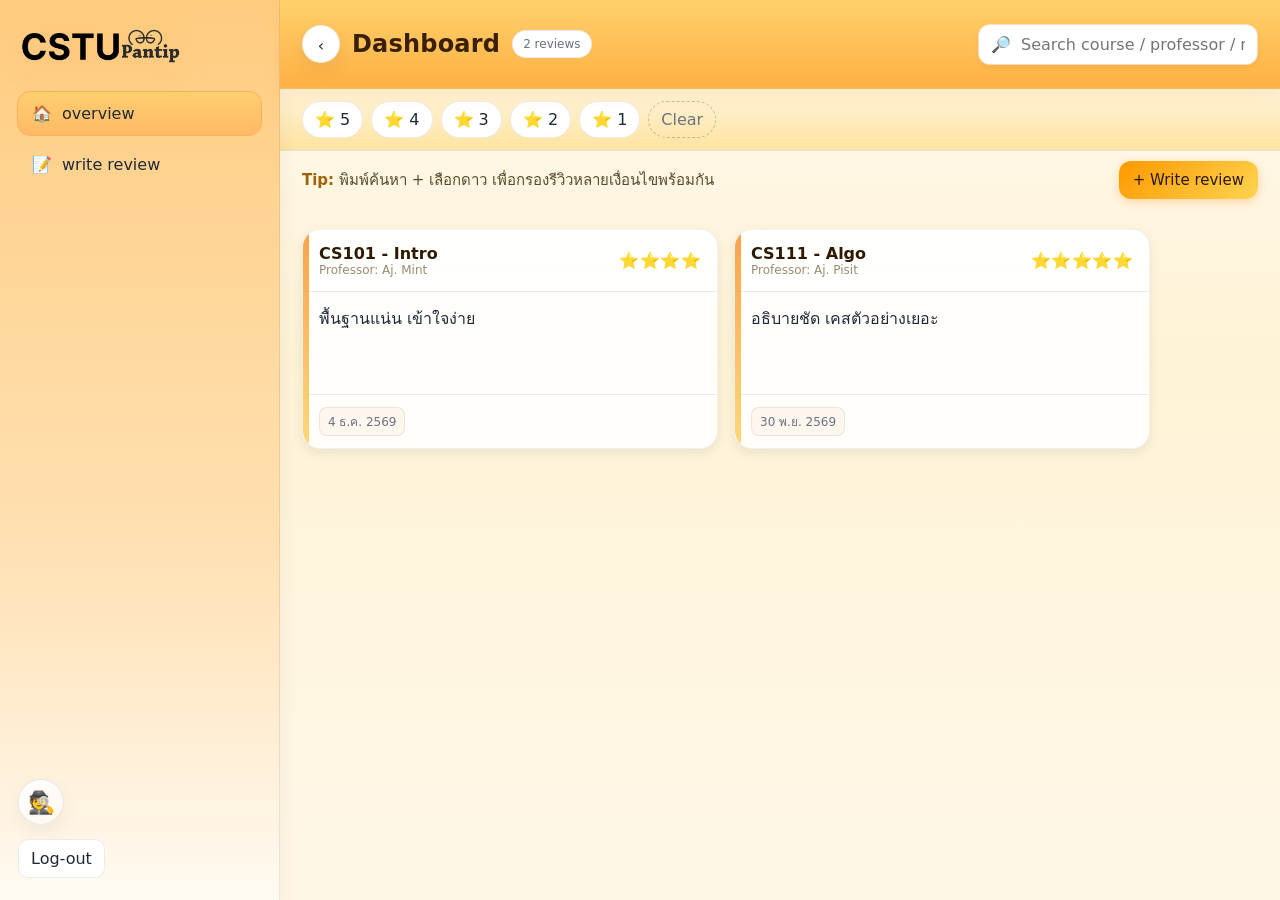
==== Info/Front-End/dashboard.html @ 71c266b5 "first commit" ====
<!DOCTYPE html>
<html lang="th">
<head>
  <meta charset="utf-8" />
  <meta name="viewport" content="width=device-width, initial-scale=1" />
  <title>CSTU Pantip — Dashboard</title>
  <link rel="stylesheet" href="dashboard-style.css" />
</head>
<body class="page">
  <!-- Sidebar (light orange/yellow) -->
  <aside class="sidebar sidebar--orange">
    <div class="sidebar__section">
      <!-- ใช้โลโก้โทนเข้ากับหน้า login (สว่าง) -->
      <a href="dashboard.html" class="logo logo--img" aria-label="CSTU Pantip">
        <img src="dasboardSource/darkpanthip.png" alt="CSTU Pantip logo" class="brand-img">
      </a>

      <nav class="nav">
        <a class="nav__link is-active" href="#"><span>🏠</span> overview</a>
        <a class="nav__link" href="#" id="linkWrite"><span>📝</span> write review</a>
      </nav>
    </div>

    <div class="sidebar__section">
      <div class="avatar"><span class="avatar__icon">🕵️</span></div>
      <a class="logout" href="#" id="btnLogout">Log-out</a>
    </div>
  </aside>

  <!-- Main -->
  <main class="main">
    <header class="toolbar">
      <div class="toolbar__left">
        <button class="btn btn--circle" id="btnBack" title="Back" aria-label="Back">‹</button>
        <h1 class="title">Dashboard</h1>
        <span class="badge" id="resultMeta" aria-live="polite">0 reviews</span>
      </div>

      <div class="toolbar__right">
        <div class="search" role="search">
          <span aria-hidden="true">🔎</span>
          <input id="searchInput" type="text" placeholder="Search course / professor / review…" autocomplete="off" />
        </div>
      </div>
    </header>

    <section class="filterbar">
      <div class="filters" id="starFilters" role="group" aria-label="Filter by star">
        <button class="chip" data-star="5">⭐ 5</button>
        <button class="chip" data-star="4">⭐ 4</button>
        <button class="chip" data-star="3">⭐ 3</button>
        <button class="chip" data-star="2">⭐ 2</button>
        <button class="chip" data-star="1">⭐ 1</button>
        <button class="chip chip--ghost" id="clearFilters" title="Clear filters">Clear</button>
      </div>
    </section>

    <section class="helperbar">
      <div class="helperbar__left">
        <span class="hint">Tip:</span> พิมพ์ค้นหา + เลือกดาว เพื่อกรองรีวิวหลายเงื่อนไขพร้อมกัน
      </div>
      <div class="helperbar__right">
        <button class="btn btn--primary" id="writeCTA2">+ Write review</button>
      </div>
    </section>

    <section id="reviewGrid" class="grid"></section>
  </main>

  <div id="toast" class="toast" role="status" aria-live="polite"></div>

  <script src="dashboard-script.js"></script>
  <script>
    CSTU.initDashboard();
    document.getElementById('writeCTA2')?.addEventListener('click', (e)=>{
      e.preventDefault(); window.location.href='review.html';
    });
  </script>
</body>
</html>
---- Info/Front-End/dashboard-style.css ----
/* ================= THEME TOKENS ================= */
:root{
  /* Light (Dashboard) */
  --bg: #fffaf2;
  --bg-grad-top: #fff7ec;
  --bg-grad-bot: #ffe9bc;
  --surface: #ffffff;
  --surface-2: #fff7ee;
  --text: #1f2937;
  --muted: #6b7280;
  --line: rgba(0,0,0,.08);

  --brand: #ff8a1f;   /* ส้ม */
  --brand-2: #ffd057; /* เหลือง */
  --accent: #0ea5e9;
  --danger: #ef4444;

  --radius: 14px;
  --radius-lg: 18px;

  --shadow-1: 0 8px 20px rgba(17, 24, 39, .06);
  --shadow-2: 0 12px 36px rgba(17, 24, 39, .10);
}

/* ---------- DARK THEME (Guest Dashboard) ---------- */
.theme-dark{
  --bg: #0b0b0d;
  --bg-grad-top: #0b0b0d;
  --bg-grad-bot: #111114;
  --surface: #16161a;
  --surface-2: #1e1e23;
  --text: #e8e8ef;
  --muted: #b0b0bd;
  --line: rgba(255,255,255,.08);

  --brand: #ff7a1a;
  --brand-2: #ffb54d;
  --accent: #00c2ff;
  --danger: #ff4d4d;

  --shadow-1: 0 6px 18px rgba(0,0,0,.25);
  --shadow-2: 0 10px 30px rgba(0,0,0,.35);
}

/* ================= RESET ================= */
*{box-sizing:border-box}
html,body{height:100%}
body{
  margin:0;
  font-family: ui-sans-serif, system-ui, -apple-system, "Segoe UI", Roboto, "Noto Sans Thai", "Noto Sans", Arial;
  color:var(--text);
  background:
    radial-gradient(1200px 700px at 16% -10%, rgba(255,208,87,.55), transparent 70%),
    radial-gradient(1000px 600px at 90% 0%, rgba(255,138,31,.40), transparent 60%),
    linear-gradient(180deg, var(--bg-grad-top) 0%, var(--bg-grad-bot) 100%);
}
.theme-dark{
  background:
    radial-gradient(1000px 600px at 85% -10%, rgba(255,138,31,.15), transparent 60%),
    linear-gradient(180deg, var(--bg-grad-top), var(--bg-grad-bot));
}

img{max-width:100%;display:block}
button{font:inherit}
a{color:inherit;text-decoration:none}

/* ================= LAYOUT ================= */
.page{ display:flex; min-height:100dvh; overflow:hidden }

/* Sidebar */
.sidebar{
  position:sticky; top:0; align-self:flex-start;
  height:100dvh; width:280px;
  background:var(--surface);
  border-right:1px solid var(--line);
  display:flex; flex-direction:column; justify-content:space-between;
  padding:22px 18px;
  box-shadow: var(--shadow-1);
}
.sidebar--orange{
  background:
    linear-gradient(180deg, rgba(255,138,31,.16), rgba(255,208,87,.22) 55%, rgba(255,255,255,.9) 100%),
    var(--surface);
}
.theme-dark .sidebar--black{
  background:
    linear-gradient(180deg, rgba(0,0,0,.35), rgba(0,0,0,.2)),
    var(--surface);
}

.sidebar__section + .sidebar__section{margin-top:18px}
.logo--img .brand-img{ width:164px; height:auto; filter: drop-shadow(0 6px 18px rgba(255,138,31,.25)) }

.nav{margin-top:18px;display:flex;flex-direction:column;gap:8px}
.nav__link{
  padding:12px 14px; border-radius:12px;
  display:flex; align-items:center; gap:10px;
  background:transparent; transition:all .15s ease; color:var(--text);
}
.nav__link:hover{background:rgba(255,138,31,.10)}
.nav__link.is-active{
  background:linear-gradient(180deg, rgba(255,208,87,.5), rgba(255,138,31,.35));
  outline:1px solid rgba(255,138,31,.45);
}

/* Avatar + logout */
.avatar{
  width:46px;height:46px;border-radius:50%;
  background:linear-gradient(135deg, var(--surface), var(--surface-2));
  border:1px solid var(--line);
  display:grid;place-items:center;
  box-shadow:var(--shadow-1);
  margin-bottom:10px;
}
.avatar__icon{font-size:22px}
.logout{
  display:inline-block;margin-top:4px; padding:9px 12px;border-radius:10px;
  background:var(--surface); border:1px solid var(--line);
}
.logout:hover{filter:brightness(1.04)}

/* Main */
.main{ flex:1; min-width:0; display:flex; flex-direction:column }

/* Toolbar */
.toolbar{
  position:sticky; top:0; z-index:20;
  display:flex; align-items:center; justify-content:space-between; gap:16px;
  padding:14px 22px;
  background:
    linear-gradient(180deg, rgba(255,208,87,.35), rgba(255,255,255,.85));
  border-bottom:1px solid var(--line);
  backdrop-filter:saturate(160%) blur(8px);
  box-shadow: 0 6px 16px rgba(255,138,31,.12);
}
.theme-dark .toolbar{
  background: linear-gradient(180deg, rgba(0,0,0,.6), rgba(0,0,0,.35));
  box-shadow:none;
}

.toolbar__left{display:flex; align-items:center; gap:12px}
.title{font-size:22px; font-weight:800; letter-spacing:.2px}
.badge{
  font-size:12px; padding:6px 10px; border-radius:999px;
  background:var(--surface); color:var(--muted); border:1px solid var(--line);
}
.toolbar__right{display:flex; align-items:center; gap:10px}

/* Controls */
.btn{
  padding:10px 14px; border:none; cursor:pointer;
  border-radius:12px; color:#2b1900;
  background:linear-gradient(135deg, var(--brand), var(--brand-2));
  box-shadow:0 6px 16px rgba(255,138,31,.28);
  transition:transform .06s ease, filter .2s ease, box-shadow .2s ease;
}
.btn:hover{filter:brightness(1.04)}
.btn:active{transform:translateY(1px)}
.btn--circle{
  width:38px;height:38px;border-radius:999px;
  background:var(--surface); color:var(--text); border:1px solid var(--line);
  box-shadow: var(--shadow-1);
}

.search{
  display:flex; align-items:center; gap:10px;
  padding:10px 12px; border-radius:12px;
  background:var(--surface); color:var(--muted);
  border:1px solid var(--line);
  min-width:280px; box-shadow: var(--shadow-1);
}
.search input{ all:unset; color:var(--text); width:100% }

/* Filterbar */
.filterbar{
  padding:12px 22px; border-bottom:1px solid var(--line);
  background:
    linear-gradient(180deg, rgba(255,208,87,.55), rgba(255,138,31,.18) 75%, rgba(255,255,255,0));
}
.theme-dark .filterbar{
  background: linear-gradient(180deg, rgba(255,138,31,.16), transparent);
}
.filters{display:flex;flex-wrap:wrap; gap:8px}
.chip{
  padding:8px 12px; border-radius:999px; cursor:pointer;
  background:var(--surface); color:var(--text); border:1px solid var(--line);
}
.chip:hover{background:var(--surface-2)}
.chip.is-active{
  background:linear-gradient(135deg, rgba(255,208,87,.9), rgba(255,138,31,.75));
  color:#2b1900; border-color:rgba(255,138,31,.55);
}
.chip--ghost{
  background:transparent; border:1px dashed rgba(0,0,0,.22); color:var(--muted);
}
.theme-dark .chip--ghost{ border-color: rgba(255,255,255,.25) }

/* Helper bar */
.helperbar{
  padding:10px 22px; display:flex; align-items:center; justify-content:space-between;
  color:var(--muted); font-size:14px;
}
.hint{color:#a16207; font-weight:800}
.theme-dark .hint{ color: var(--accent) }

/* Grid */
.grid{
  padding:20px 22px 26px;
  display:grid; gap:16px;
  grid-template-columns: repeat(12, 1fr);
}
@media (max-width: 1400px){ .grid{grid-template-columns: repeat(9,1fr)} }
@media (max-width: 1120px){ .grid{grid-template-columns: repeat(6,1fr)} }
@media (max-width: 780px){ .grid{grid-template-columns: repeat(4,1fr)} }
@media (max-width: 560px){ .grid{grid-template-columns: repeat(2,1fr)} }

/* Card (base) */
.card{
  grid-column: span 4;
  background: var(--surface);
  border:1px solid var(--line);
  border-radius:var(--radius-lg);
  box-shadow: var(--shadow-1);
  display:flex; flex-direction:column;
  min-height:220px;
  overflow:hidden;
  position:relative;
}
.card__head{
  display:flex; align-items:center; justify-content:space-between; gap:10px;
  padding:14px 16px; border-bottom:1px solid var(--line);
  background: linear-gradient(180deg, rgba(255,255,255,.85), rgba(255,255,255,.6));
}
.theme-dark .card__head{
  background: linear-gradient(180deg, rgba(255,255,255,.04), rgba(255,255,255,.02));
}
.card__course{font-weight:800}
.card__meta{color:var(--muted); font-size:12px}
.card__body{padding:14px 16px; color:var(--text); flex:1}
.card__footer{
  padding:12px 16px; display:flex; align-items:center; justify-content:space-between; gap:8px;
  border-top:1px solid var(--line);
}
.stars{letter-spacing:.5px}
.kbd{
  padding:4px 8px; border-radius:8px; background:var(--surface-2);
  color:var(--muted); font-size:12px; border:1px solid var(--line);
}

/* Actions */
.card .act{ display:flex; gap:8px }
.btn--danger{
  background:linear-gradient(135deg,#ff8585,#ff4d4d);
  color:white; box-shadow:0 4px 8px rgba(255,0,0,.15);
}

/* Empty state */
.empty{
  grid-column: 1 / -1; text-align:center;
  padding:46px 18px;
  border:1px dashed rgba(0,0,0,.18);
  border-radius:var(--radius-lg);
  color:var(--muted);
  background:var(--surface);
}
.theme-dark .empty{
  border-color: rgba(255,255,255,.18);
}

/* Toast */
.toast{
  position:fixed; right:18px; bottom:18px; z-index:50;
  padding:12px 14px; border-radius:12px; min-width:180px;
  background:var(--surface); color:var(--text);
  border:1px solid var(--line);
  box-shadow: var(--shadow-2);
  opacity:0; transform:translateY(8px);
  transition: all .25s ease;
  pointer-events:none;
}
.toast.is-show{opacity:1; transform:translateY(0)}

/* ==================== LIGHT-ONLY TWEAKS (DASHBOARD) ==================== */
/* ทั้งบล็อกนี้จะมีผลเฉพาะหน้า dashboard เพราะ guest ใส่ .theme-dark */
.page:not(.theme-dark) body,
.page:not(.theme-dark){
  /* พื้นหลังให้อ่านง่ายขึ้น—คุมความเหลืองนวล */
  background: linear-gradient(180deg,#fff9ee 0%,#fff3d6 40%,#fff8e9 100%);
}

/* Sidebar สีเข้มขึ้นนิดเพื่อแยกเลเยอร์ */
.page:not(.theme-dark) .sidebar--orange{
  background: linear-gradient(180deg, #ffcc80 0%, #ffe0b2 60%, #fffaf2 100%);
}

/* Toolbar/Filterbar เด่นชัดขึ้น */
.page:not(.theme-dark) .toolbar{
  background: linear-gradient(180deg, #ffd16b 0%, #ffb347 90%);
  color:#4b2600;
}
.page:not(.theme-dark) .filterbar{
  background: linear-gradient(180deg, #fff4dc 0%, #ffe3a0 100%);
}

/* Search และ CTA ให้อ่านง่ายขึ้น */
.page:not(.theme-dark) .search{
  background:#fff;
  border:1px solid rgba(255,138,31,.3);
  box-shadow:0 2px 6px rgba(0,0,0,.05);
}
.page:not(.theme-dark) .btn--primary{
  background:linear-gradient(135deg,#ff9900,#ffd451);
  box-shadow:0 3px 10px rgba(255,138,31,.3);
  color:#2b1900;
}

/* Typography เสริมคอนทราสต์ */
.page:not(.theme-dark) .title{ font-size:24px; color:#3a2000 }
.page:not(.theme-dark) .card__course{ color:#2f1a00 }
.page:not(.theme-dark) .card__meta{ color:#9c8b70 }
.page:not(.theme-dark) .helperbar{ font-size:15px; color:#5a4a2d }

/* การ์ดอ่านง่าย—ขาวอมครีม + เงานุ่ม + แถบส้มซ้ายเป็นองค์ประกอบ */
.page:not(.theme-dark) .card{
  background:#fffefb;
  box-shadow:0 4px 12px rgba(0,0,0,.08);
  border:1px solid rgba(0,0,0,.05);
}
.page:not(.theme-dark) .card::before{
  content:""; position:absolute; inset:0 0 0 auto; width:6px; left:0;
  background:linear-gradient(180deg, var(--brand), var(--brand-2));
  opacity:.8;
}

/* ด้านขวาบนของการ์ด: ดาว + avatar */
.card__topRight{
  display:flex; align-items:center; gap:10px;
}

/* avatar บนการ์ดรีวิว */
.card__avatar{
  width:36px; height:36px; border-radius:50%;
  object-fit:cover;
  border:1px solid var(--line);
  box-shadow: var(--shadow-1);
}
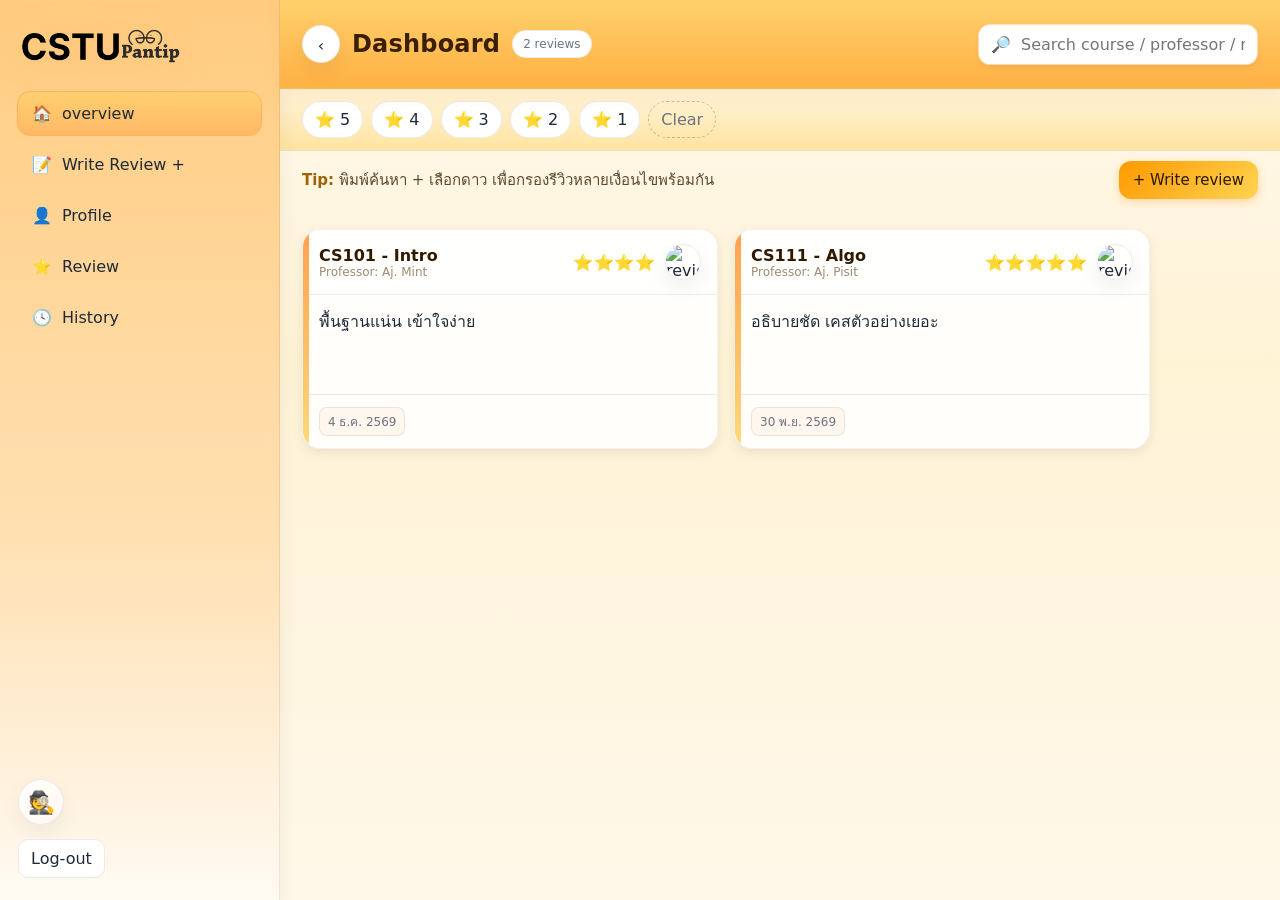
==== commit 40b90360: "add profile.html and profile.css" ====
--- a/Info/Front-End/dashboard.html
+++ b/Info/Front-End/dashboard.html
@@ -6,18 +6,23 @@
   <title>CSTU Pantip — Dashboard</title>
   <link rel="stylesheet" href="dashboard-style.css" />
 </head>
+
 <body class="page">
   <!-- Sidebar (light orange/yellow) -->
   <aside class="sidebar sidebar--orange">
     <div class="sidebar__section">
-      <!-- ใช้โลโก้โทนเข้ากับหน้า login (สว่าง) -->
+      <!-- โลโก้ -->
       <a href="dashboard.html" class="logo logo--img" aria-label="CSTU Pantip">
         <img src="dasboardSource/darkpanthip.png" alt="CSTU Pantip logo" class="brand-img">
       </a>
 
+      <!-- Navigation Links -->
       <nav class="nav">
-        <a class="nav__link is-active" href="#"><span>🏠</span> overview</a>
-        <a class="nav__link" href="#" id="linkWrite"><span>📝</span> write review</a>
+        <a class="nav__link is-active" href="dashboard.html"><span>🏠</span> overview</a>
+        <a class="nav__link" href="review.html"><span>📝</span> Write Review +</a>
+        <a class="nav__link" href="profile.html"><span>👤</span> Profile</a>
+        <a class="nav__link" href="#"><span>⭐</span> Review</a>
+        <a class="nav__link" href="history.html"><span>🕓</span> History</a>
       </nav>
     </div>
 
@@ -72,8 +77,21 @@
   <script src="dashboard-script.js"></script>
   <script>
     CSTU.initDashboard();
+
+    // เขียนรีวิว
     document.getElementById('writeCTA2')?.addEventListener('click', (e)=>{
-      e.preventDefault(); window.location.href='review.html';
+      e.preventDefault();
+      window.location.href='write.html';
+    });
+
+    // ทำให้ลิงก์ active ตามหน้าปัจจุบัน
+    const currentPage = window.location.pathname.split("/").pop();
+    document.querySelectorAll('.nav__link').forEach(link => {
+      if (link.getAttribute('href') === currentPage) {
+        link.classList.add('is-active');
+      } else {
+        link.classList.remove('is-active');
+      }
     });
   </script>
 </body>
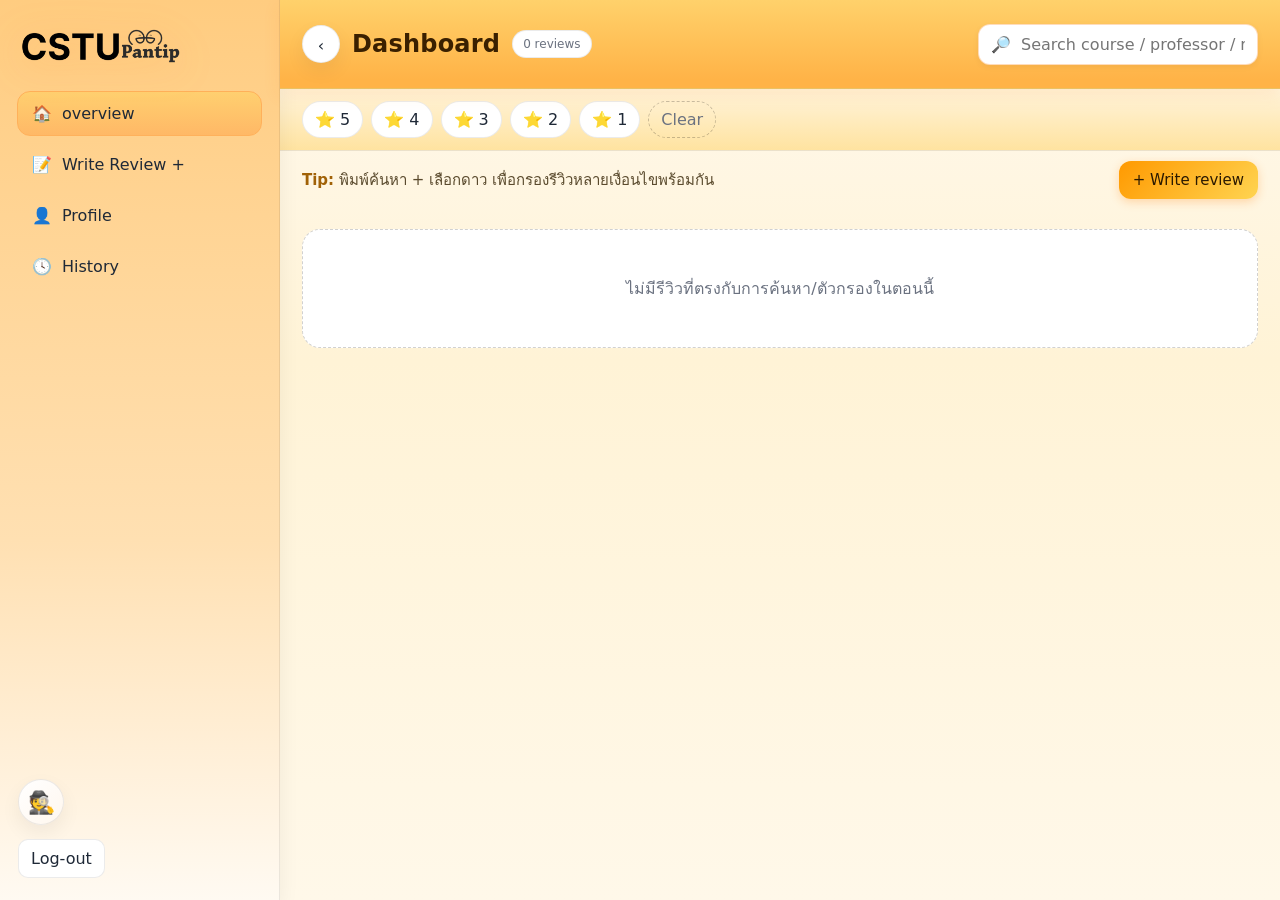
==== commit 64e30f4d: "add history page and delete rewiew button" ====
--- a/Info/Front-End/dashboard.html
+++ b/Info/Front-End/dashboard.html
@@ -21,7 +21,6 @@
         <a class="nav__link is-active" href="dashboard.html"><span>🏠</span> overview</a>
         <a class="nav__link" href="review.html"><span>📝</span> Write Review +</a>
         <a class="nav__link" href="profile.html"><span>👤</span> Profile</a>
-        <a class="nav__link" href="#"><span>⭐</span> Review</a>
         <a class="nav__link" href="history.html"><span>🕓</span> History</a>
       </nav>
     </div>
@@ -81,7 +80,7 @@
     // เขียนรีวิว
     document.getElementById('writeCTA2')?.addEventListener('click', (e)=>{
       e.preventDefault();
-      window.location.href='write.html';
+      window.location.href='review.html';
     });
 
     // ทำให้ลิงก์ active ตามหน้าปัจจุบัน
